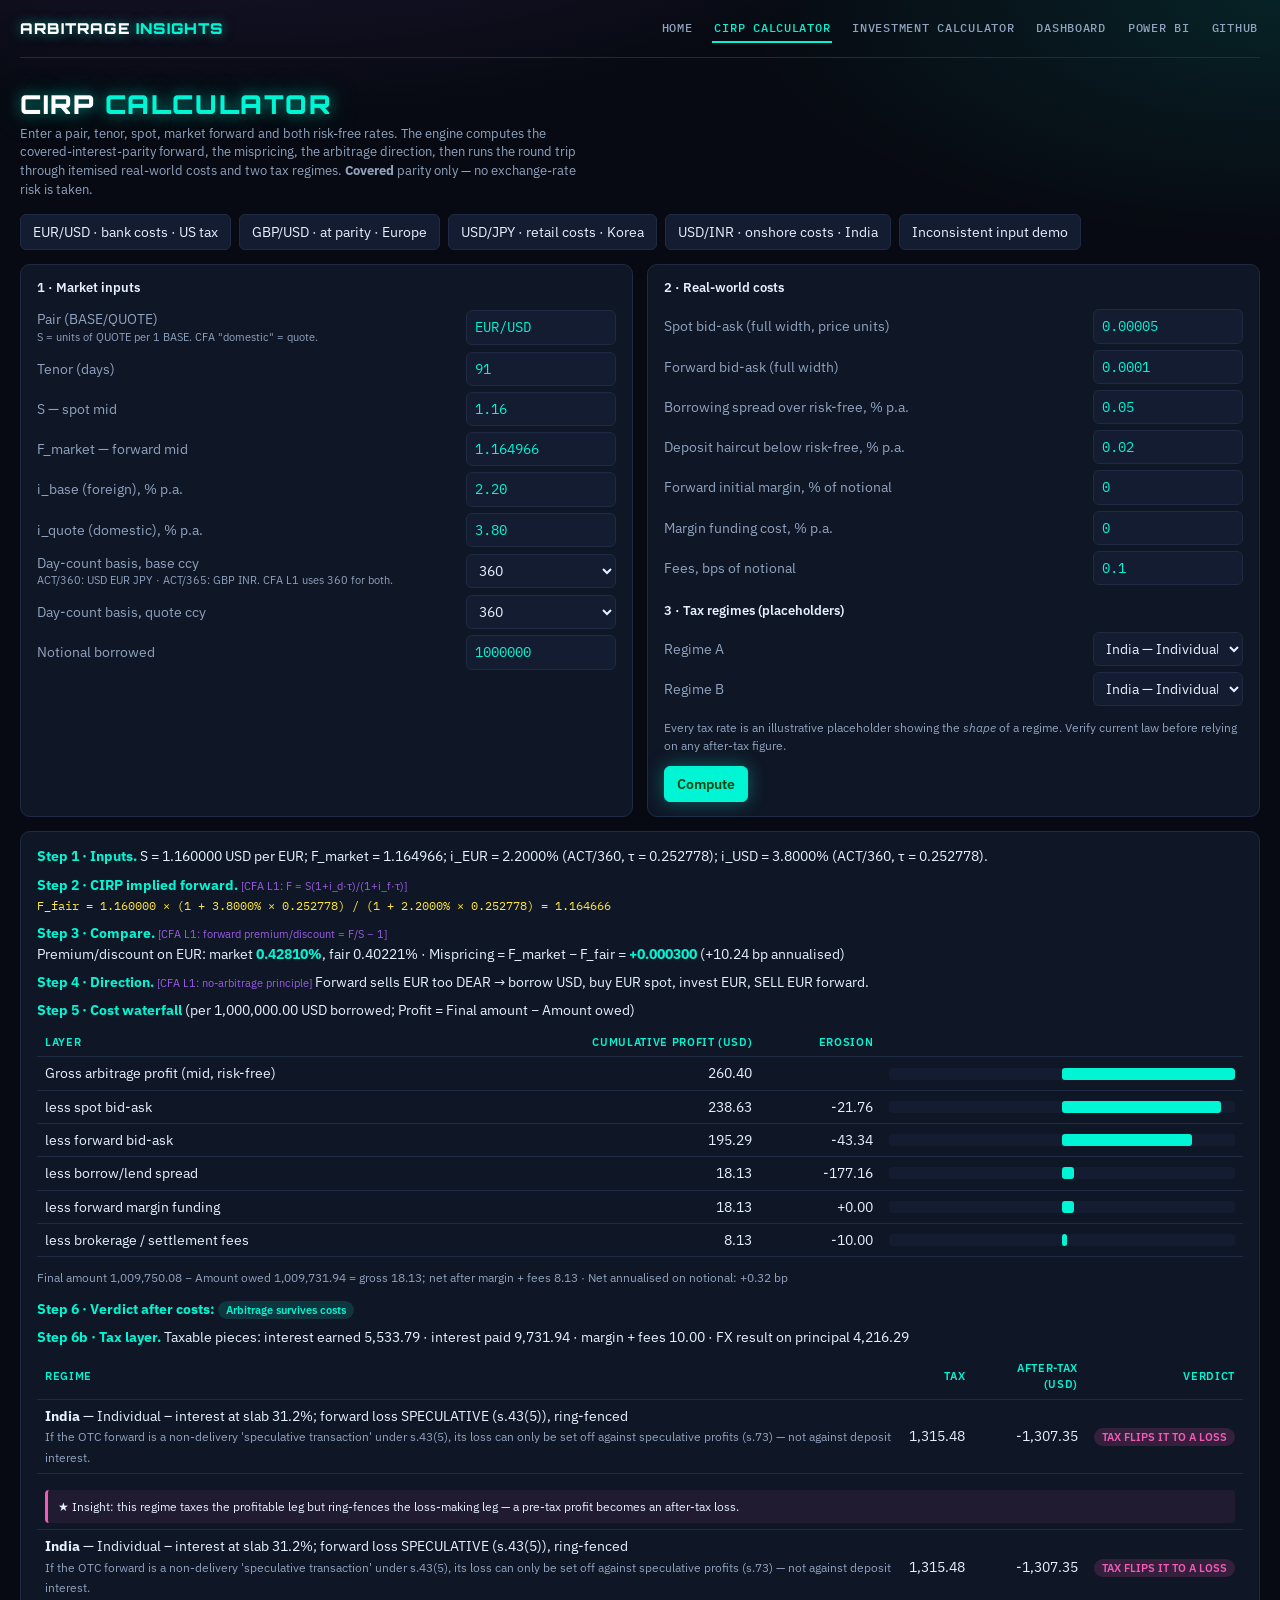
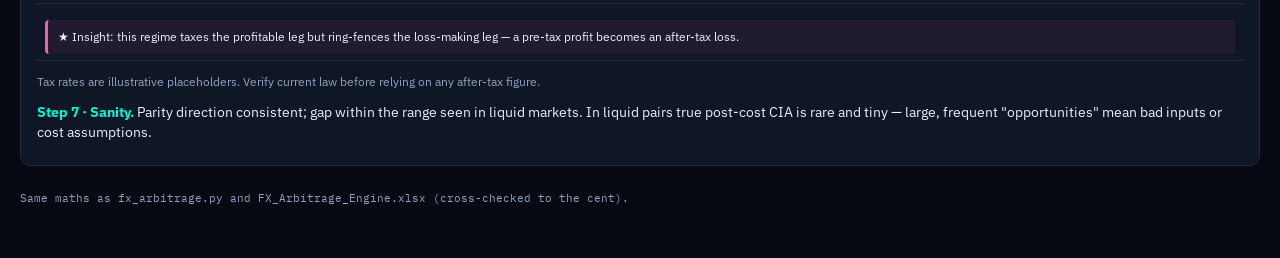
==== calculator.html @ 4be264ef "Add files via upload" ====
<!DOCTYPE html>
<html lang="en">
<head>
<meta charset="utf-8">
<meta name="viewport" content="width=device-width, initial-scale=1">
<title>CIRP Calculator — Arbitrage Insights</title>
<link rel="stylesheet" href="https://fonts.googleapis.com/css2?family=Orbitron:wght@500;700;900&family=IBM+Plex+Sans:wght@400;500;600&family=IBM+Plex+Mono:wght@400;500&display=swap">
<link rel="stylesheet" href="theme.css">
<script src="engine.js"></script>
<style>
  .presets{display:flex;flex-wrap:wrap;gap:8px}
  .step{margin:0 0 8px} .step b{color:var(--cyan)} .cfa{font-size:11px;color:var(--violet)}
</style>
</head>
<body>
<div class="wrap">
  <nav class="nav">
  <a class="brand" href="index.html">ARBITRAGE <span>INSIGHTS</span></a>
  <a class="item" href="index.html">Home</a>
  <a class="item" href="calculator.html" aria-current="page">CIRP Calculator</a>
  <a class="item" href="invest.html">Investment Calculator</a>
  <a class="item" href="dashboard.html">Dashboard</a>
  <a class="item" href="powerbi.html">Power BI</a>
  <a class="item" href="https://github.com/Gogulavasan/Riskless-arbitrage-">GitHub</a>
</nav>
  <div>
    <h1 class="page">CIRP <span>CALCULATOR</span></h1>
    <p class="lede">Enter a pair, tenor, spot, market forward and both risk-free rates. The engine computes the covered-interest-parity forward, the mispricing, the arbitrage direction, then runs the round trip through itemised real-world costs and two tax regimes. <b>Covered</b> parity only — no exchange-rate risk is taken.</p>
  </div>

  <div class="presets" id="presets"></div>

  <div class="grid2">
    <div class="panel">
      <h2>1 · Market inputs</h2>
      <div class="row"><label for="pair">Pair (BASE/QUOTE)<small>S = units of QUOTE per 1 BASE. CFA "domestic" = quote.</small></label><input id="pair" value="EUR/USD"></div>
      <div class="row"><label for="days">Tenor (days)</label><input id="days" type="number" value="91"></div>
      <div class="row"><label for="spot">S — spot mid</label><input id="spot" type="number" step="any" value="1.16"></div>
      <div class="row"><label for="fwd">F_market — forward mid</label><input id="fwd" type="number" step="any" value="1.164966"></div>
      <div class="row"><label for="ib">i_base (foreign), % p.a.</label><input id="ib" type="number" step="any" value="2.20"></div>
      <div class="row"><label for="iq">i_quote (domestic), % p.a.</label><input id="iq" type="number" step="any" value="3.80"></div>
      <div class="row"><label for="bb">Day-count basis, base ccy<small>ACT/360: USD EUR JPY · ACT/365: GBP INR. CFA L1 uses 360 for both.</small></label><select id="bb"><option>360</option><option>365</option></select></div>
      <div class="row"><label for="bq">Day-count basis, quote ccy</label><select id="bq"><option>360</option><option>365</option></select></div>
      <div class="row"><label for="N">Notional borrowed</label><input id="N" type="number" step="any" value="1000000"></div>
    </div>
    <div class="panel">
      <h2>2 · Real-world costs</h2>
      <div class="row"><label for="ss">Spot bid-ask (full width, price units)</label><input id="ss" type="number" step="any" value="0.00005"></div>
      <div class="row"><label for="fs">Forward bid-ask (full width)</label><input id="fs" type="number" step="any" value="0.0001"></div>
      <div class="row"><label for="bs">Borrowing spread over risk-free, % p.a.</label><input id="bs" type="number" step="any" value="0.05"></div>
      <div class="row"><label for="ds">Deposit haircut below risk-free, % p.a.</label><input id="ds" type="number" step="any" value="0.02"></div>
      <div class="row"><label for="mp">Forward initial margin, % of notional</label><input id="mp" type="number" step="any" value="0"></div>
      <div class="row"><label for="mf">Margin funding cost, % p.a.</label><input id="mf" type="number" step="any" value="0"></div>
      <div class="row"><label for="fee">Fees, bps of notional</label><input id="fee" type="number" step="any" value="0.1"></div>
      <h2 style="margin-top:14px">3 · Tax regimes (placeholders)</h2>
      <div class="row"><label for="taxA">Regime A</label><select id="taxA"></select></div>
      <div class="row"><label for="taxB">Regime B</label><select id="taxB"></select></div>
      <p class="note" style="margin:10px 0 0">Every tax rate is an illustrative placeholder showing the <i>shape</i> of a regime. Verify current law before relying on any after-tax figure.</p>
      <p style="margin:12px 0 0"><button class="primary" id="go">Compute</button></p>
    </div>
  </div>

  <div id="out"></div>
  <p class="foot">Same maths as fx_arbitrage.py and FX_Arbitrage_Engine.xlsx (cross-checked to the cent).</p>
</div>

<script>
const $ = id => document.getElementById(id), num = id => parseFloat($(id).value), F = FX.fmt;
for (const sel of ["taxA","taxB"]) for (const r of FX.REGIMES) { const o = document.createElement("option"); o.value = r[0]; o.textContent = `${r[1]} — ${r[3]}`; $(sel).appendChild(o); }
const PRESETS = [
  { name: "EUR/USD · bank costs · US tax", p: FX.PAIRS[0], taxA: "US-988", taxB: "US-1256" },
  { name: "GBP/USD · at parity · Europe", p: FX.PAIRS[1], taxA: "EU-abg", taxB: "EU-biz" },
  { name: "USD/JPY · retail costs · Korea", p: FX.PAIRS[2], taxA: "KR-wht", taxB: "KR-agg" },
  { name: "USD/INR · onshore costs · India", p: FX.PAIRS[3], taxA: "IN-ind-spec", taxB: "IN-ind-pool" },
  { name: "Inconsistent input demo", p: { ...FX.PAIRS[2], fwd: 161 }, taxA: "US-988", taxB: "US-1256" },
];
PRESETS.forEach(pr => { const b = document.createElement("button"); b.textContent = pr.name; b.onclick = () => load(pr); $("presets").appendChild(b); });
function load(pr) {
  const p = pr.p, c = FX.COSTS[p.cost];
  $("pair").value = p.pair; $("days").value = p.days; $("spot").value = p.spot; $("fwd").value = p.fwd; $("ib").value = p.ib * 100; $("iq").value = p.iq * 100; $("bb").value = p.bb; $("bq").value = p.bq; $("N").value = 1e6;
  $("ss").value = c.ss; $("fs").value = c.fs; $("bs").value = c.bs * 100; $("ds").value = c.ds * 100; $("mp").value = c.mp * 100; $("mf").value = c.mf * 100; $("fee").value = c.fee;
  $("taxA").value = pr.taxA; $("taxB").value = pr.taxB; run();
}
function readInputs() {
  const m = { pair: $("pair").value.trim().toUpperCase(), days: num("days"), spot: num("spot"), fwd: num("fwd"), ib: num("ib") / 100, iq: num("iq") / 100, bb: num("bb"), bq: num("bq") };
  const c = { ss: num("ss"), fs: num("fs"), bs: num("bs") / 100, ds: num("ds") / 100, mp: num("mp") / 100, mf: num("mf") / 100, fee: num("fee") };
  return { m, c, N: num("N") };
}
function run() {
  const { m, c, N } = readInputs();
  if (!/^[A-Z]{3}\/[A-Z]{3}$/.test(m.pair) || isNaN(m.spot) || isNaN(m.fwd)) { $("out").innerHTML = '<div class="flag hot">Enter the pair as BASE/QUOTE (e.g. EUR/USD) and numeric inputs.</div>'; return; }
  const r = FX.run(m, c, N), a = r.a, mm = r.m, full = r.full, ccy = r.ccy;
  const vcls = r.verdict === "Arbitrage survives costs" ? "good" : (r.verdict === "No arbitrage" ? "warn" : "bad");
  let h = `<div class="panel">`;
  if (a.flags.length) h += a.flags.map(([k, t]) => `<div class="flag ${k}">⚠ ${t}</div>`).join("") + "<br>";
  h += `<p class="step"><b>Step 1 · Inputs.</b> S = ${F.px(mm.spot, mm.pair)} ${mm.quote} per ${mm.base}; F_market = ${F.px(mm.fwd, mm.pair)}; i_${mm.base} = ${F.pct(mm.ib)} (ACT/${mm.bb}, τ = ${mm.tb.toFixed(6)}); i_${mm.quote} = ${F.pct(mm.iq)} (ACT/${mm.bq}, τ = ${mm.tq.toFixed(6)}).</p>`;
  h += `<p class="step"><b>Step 2 · CIRP implied forward.</b> <span class="cfa">[CFA L1: F = S(1+i_d·τ)/(1+i_f·τ)]</span><br><code>F_fair = ${F.px(mm.spot, mm.pair)} × (1 + ${F.pct(mm.iq)} × ${mm.tq.toFixed(6)}) / (1 + ${F.pct(mm.ib)} × ${mm.tb.toFixed(6)}) = ${F.px(a.f, mm.pair)}</code></p>`;
  h += `<p class="step"><b>Step 3 · Compare.</b> <span class="cfa">[CFA L1: forward premium/discount = F/S − 1]</span><br>Premium/discount on ${mm.base}: market <b>${F.sgn(F.pct(a.pm, 5))}</b>, fair ${F.sgn(F.pct(a.pf, 5))} · Mispricing = F_market − F_fair = <b>${F.sgn(a.gap.toFixed(6))}</b> (${F.sgn(a.bps.toFixed(2))} bp annualised)</p>`;
  const dtxt = a.dir === "none" ? "None — market forward equals CIRP forward within tolerance." : (a.dir === "borrow_quote" ? `Forward sells ${mm.base} too DEAR → borrow ${mm.quote}, buy ${mm.base} spot, invest ${mm.base}, SELL ${mm.base} forward.` : `Forward sells ${mm.base} too CHEAP → borrow ${mm.base}, sell ${mm.base} spot, invest ${mm.quote}, BUY ${mm.base} forward.`);
  h += `<p class="step"><b>Step 4 · Direction.</b> <span class="cfa">[CFA L1: no-arbitrage principle]</span> ${dtxt}</p>`;
  h += `<p class="step"><b>Step 5 · Cost waterfall</b> (per ${F.n2(N)} ${ccy} borrowed; Profit = Final amount − Amount owed)</p>`;
  const maxabs = Math.max(...r.wf.map(x => Math.abs(x[1])), 1e-9);
  h += `<div class="tscroll"><table><tr><th>Layer</th><th>Cumulative profit (${ccy})</th><th>Erosion</th><th style="width:30%"></th></tr>`;
  r.wf.forEach(([l, v], i) => { const d = i ? v - r.wf[i - 1][1] : 0; const w = Math.abs(v) / maxabs * 50; h += `<tr><td>${l}</td><td>${F.n2(v)}</td><td>${i ? F.sgn(F.n2(d)) : ""}</td><td><div class="bar"><i style="${v >= 0 ? `left:50%;width:${w}%;background:var(--cyan)` : `right:50%;width:${w}%;background:var(--magenta)`}"></i></div></td></tr>`; });
  h += `</table></div><p class="note">Final amount ${F.n2(full.final)} − Amount owed ${F.n2(full.owed)} = gross ${F.n2(full.gross)}; net after margin + fees ${F.n2(full.net)} · Net annualised on notional: ${F.sgn(r.netbp.toFixed(2))} bp</p>`;
  h += `<p class="step"><b>Step 6 · Verdict after costs:</b> <span class="pill ${vcls}">${r.verdict}</span></p>`;
  h += `<p class="step"><b>Step 6b · Tax layer.</b> Taxable pieces: interest earned ${F.n2(full.i_earn)} · interest paid ${F.n2(full.i_pay)} · margin + fees ${F.n2(full.margin + full.fees)} · FX result on principal ${F.sgn(F.n2(full.fx))}</p>`;
  h += `<div class="tscroll"><table><tr><th>Regime</th><th>Tax</th><th>After-tax (${ccy})</th><th>Verdict</th></tr>`;
  for (const id of ["taxA", "taxB"]) { const t = FX.REGIMES.find(x => x[0] === $(id).value); const tx = FX.taxDue(full, t), at = r.net - tx, v = FX.verdictTax(r.net, at); const cls = v === "Profitable after tax" ? "good" : (v === "TAX FLIPS IT TO A LOSS" ? "bad" : "neu");
    h += `<tr><td><b>${t[1]}</b> — ${t[3]}<br><span class="note">${t[8]}</span></td><td>${F.n2(tx)}</td><td>${F.n2(at)}</td><td><span class="pill ${cls}">${v}</span></td></tr>`;
    if (v === "TAX FLIPS IT TO A LOSS") h += `<tr><td colspan="4"><div class="flag hot">★ Insight: this regime taxes the profitable leg but ring-fences the loss-making leg — a pre-tax profit becomes an after-tax loss.</div></td></tr>`; }
  h += `</table></div><p class="note">Tax rates are illustrative placeholders. Verify current law before relying on any after-tax figure.</p>`;
  h += `<p class="step"><b>Step 7 · Sanity.</b> ${a.flags.length ? "See flags above." : "Parity direction consistent; gap within the range seen in liquid markets."} In liquid pairs true post-cost CIA is rare and tiny — large, frequent "opportunities" mean bad inputs or cost assumptions.</p></div>`;
  $("out").innerHTML = h;
}
$("go").onclick = run; run();
</script>
</body>
</html>
---- theme.css ----
/* Neon Arbitrage — site theme (single dark theme by design) */
:root{
  --ground:#070A12; --card:#0F1626; --card2:#131C30; --line:#1F2B45; --ink:#E6F1FF; --mute:#8FA3BF;
  --cyan:#00F5D4; --magenta:#F15BB5; --amber:#FEE440; --violet:#9B5DE5; --blue:#00BBF9;
  --glow-c:0 0 18px rgba(0,245,212,.35); --glow-m:0 0 18px rgba(241,91,181,.35); --glow-a:0 0 18px rgba(254,228,64,.35);
  --disp:"Orbitron","IBM Plex Sans",system-ui,sans-serif; --body:"IBM Plex Sans",system-ui,-apple-system,"Segoe UI",sans-serif; --mono:"IBM Plex Mono",ui-monospace,Menlo,Consolas,monospace;
}
*{box-sizing:border-box}
html{color-scheme:dark}
body{margin:0;background:var(--ground);color:var(--ink);font:14px/1.45 var(--body);padding-block:0 40px;padding-inline:16px;
     background-image:radial-gradient(1200px 500px at 20% -10%,rgba(155,93,229,.18),transparent 60%),radial-gradient(900px 400px at 100% 0,rgba(0,245,212,.10),transparent 60%)}
a{color:var(--cyan)}
.wrap{max-width:1240px;margin:0 auto;display:grid;gap:14px}
/* site nav */
.nav{display:flex;flex-wrap:wrap;align-items:center;gap:6px 18px;padding-block:14px;border-bottom:1px solid var(--line);margin-bottom:18px}
.nav .brand{font:900 15px var(--disp);letter-spacing:.08em;color:#fff;text-decoration:none;text-shadow:0 0 12px rgba(0,245,212,.5);margin-right:auto}
.nav .brand span{color:var(--cyan)}
.nav a.item{color:var(--mute);text-decoration:none;font:500 12px var(--mono);letter-spacing:.06em;text-transform:uppercase;padding:6px 2px;border-bottom:2px solid transparent}
.nav a.item[aria-current="page"]{color:var(--cyan);border-bottom-color:var(--cyan)}
.nav a.item:hover{color:var(--ink)}
/* headings */
h1.page{font:900 26px/1.1 var(--disp);letter-spacing:.06em;margin:0;color:#fff;text-shadow:0 0 14px rgba(0,245,212,.55),0 0 34px rgba(0,245,212,.25)}
h1.page span{color:var(--cyan)}
p.lede{margin:6px 0 0;color:var(--mute);font-size:13px;max-width:70ch}
h2{font:600 13px var(--body);margin:0 0 10px;color:var(--ink)} h2 small{display:block;font:11px var(--mono);color:var(--mute);margin-top:2px}
/* panels + tiles */
.panel{background:var(--card);border:1px solid var(--line);border-radius:10px;padding:14px 16px;min-width:0}
.grid2{display:grid;grid-template-columns:1fr 1fr;gap:14px} @media(max-width:900px){.grid2{grid-template-columns:1fr}}
.kpis{display:grid;grid-template-columns:repeat(auto-fit,minmax(150px,1fr));gap:10px}
.tile{background:var(--card);border:1px solid var(--line);border-radius:10px;padding:12px 14px;display:grid;gap:4px;min-width:0}
.tile .lab{font-size:10px;letter-spacing:.14em;text-transform:uppercase;color:var(--mute)}
.tile .val{font:700 21px/1.1 var(--disp);color:var(--cyan);text-shadow:var(--glow-c);font-variant-numeric:tabular-nums;white-space:nowrap;overflow:hidden;text-overflow:ellipsis}
.tile .sub{font:11px var(--mono);color:var(--mute)}
.tile.good .val{color:var(--cyan);text-shadow:var(--glow-c)} .tile.bad .val{color:var(--magenta);text-shadow:var(--glow-m)} .tile.warn .val{color:var(--amber);text-shadow:var(--glow-a)}
.tile.verdict .val{font-size:15px;white-space:normal;line-height:1.25}
/* forms */
.row{display:grid;grid-template-columns:1fr 150px;gap:8px;align-items:center;padding:3px 0}
.row label{color:var(--mute)} .row small{display:block;color:var(--mute);font-size:11px}
input,select{width:100%;padding:6px 8px;border:1px solid var(--line);border-radius:6px;background:var(--card2);color:var(--ink);font:inherit;font-variant-numeric:tabular-nums}
input{color:var(--cyan);font-family:var(--mono)}
input:focus-visible,select:focus-visible,button:focus-visible{outline:2px solid var(--amber);outline-offset:2px}
button{padding:7px 12px;border:1px solid var(--line);border-radius:6px;background:var(--card2);color:var(--ink);cursor:pointer;font:inherit}
button.primary{background:var(--cyan);color:#041;border-color:var(--cyan);font-weight:600;box-shadow:var(--glow-c)}
.seg{display:flex;gap:4px;flex-wrap:wrap}
.seg button{font:500 12px var(--mono);color:var(--mute)}
.seg button[aria-pressed="true"]{color:#041;background:var(--cyan);border-color:var(--cyan);box-shadow:var(--glow-c)}
/* tables, pills, flags */
table{width:100%;border-collapse:collapse;font-variant-numeric:tabular-nums} td,th{padding:6px 8px;border-bottom:1px solid var(--line);text-align:right} td:first-child,th:first-child{text-align:left} th{color:var(--cyan);font-weight:600;font-size:11px;letter-spacing:.06em;text-transform:uppercase}
.tscroll{overflow-x:auto}
.pill{display:inline-block;padding:2px 8px;border-radius:999px;font:600 11px var(--body);white-space:nowrap}
.pill.good{background:rgba(0,245,212,.14);color:var(--cyan)} .pill.bad{background:rgba(241,91,181,.16);color:var(--magenta)} .pill.neu{background:rgba(143,163,191,.15);color:var(--mute)} .pill.warn{background:rgba(254,228,64,.14);color:var(--amber)}
.flag{margin-top:10px;padding:8px 10px;border-left:3px solid var(--amber);background:rgba(254,228,64,.07);border-radius:4px;font-size:12px}
.flag.hot{border-color:var(--magenta);background:rgba(241,91,181,.08)} .flag.ok{border-color:var(--cyan);background:rgba(0,245,212,.06)}
.note{font-size:12px;color:var(--mute)} .foot{color:var(--mute);font-size:11px;font-family:var(--mono)}
code{font-family:var(--mono);font-size:12px;color:var(--amber)}
svg{display:block;width:100%;height:auto} svg text{font-family:var(--mono);font-size:10px;fill:var(--mute)}
.bar{height:12px;background:var(--card2);border-radius:3px;position:relative;overflow:hidden} .bar i{position:absolute;top:0;bottom:0;border-radius:3px}
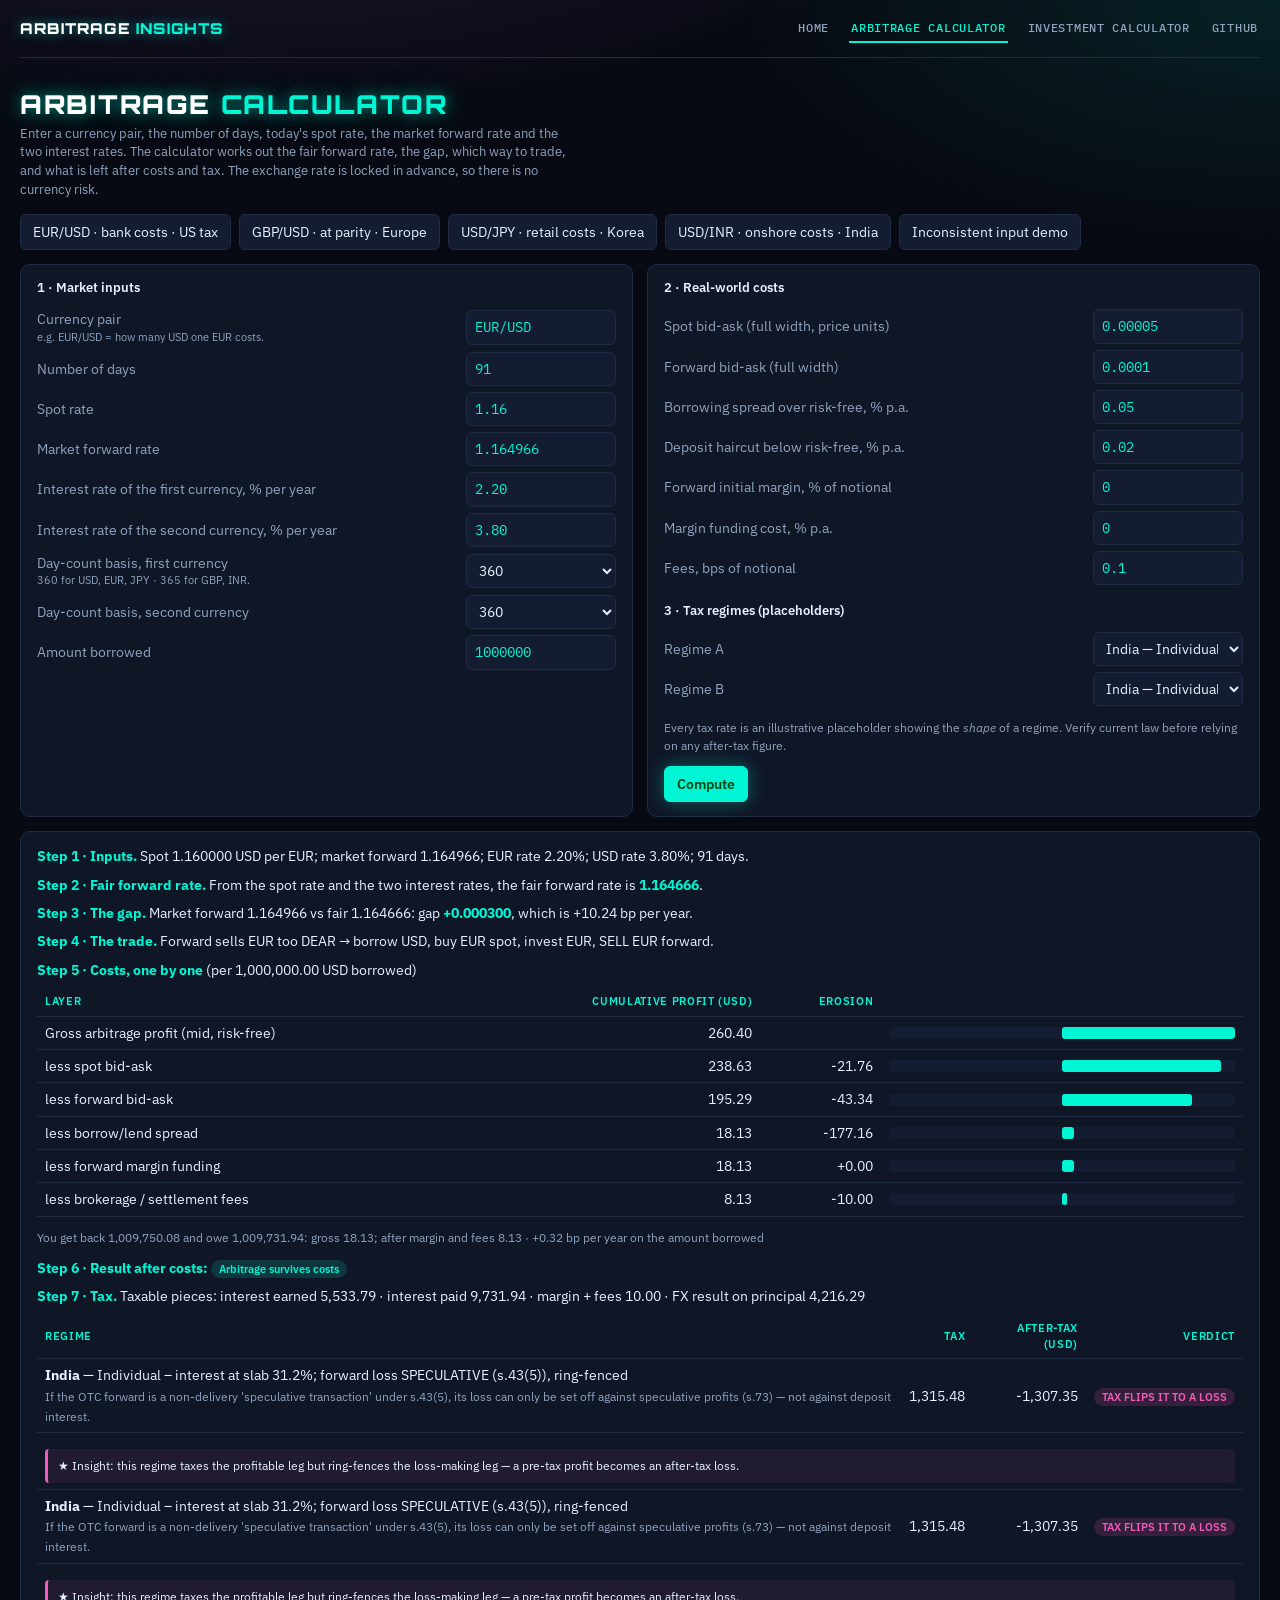
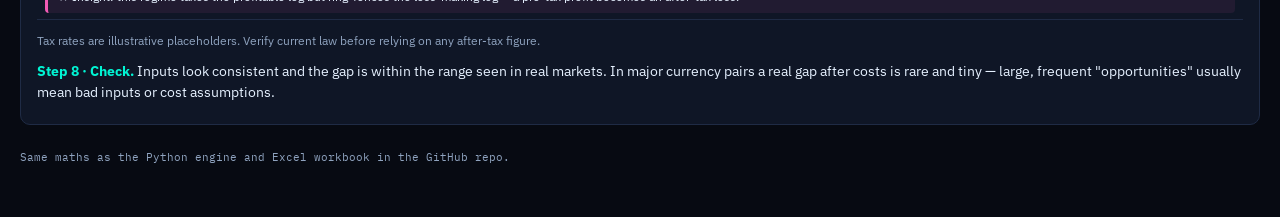
==== commit cf5a6e03: "Add files via upload" ====
--- a/calculator.html
+++ b/calculator.html
@@ -3,13 +3,13 @@
 <head>
 <meta charset="utf-8">
 <meta name="viewport" content="width=device-width, initial-scale=1">
-<title>CIRP Calculator — Arbitrage Insights</title>
+<title>Arbitrage Calculator — Arbitrage Insights</title>
 <link rel="stylesheet" href="https://fonts.googleapis.com/css2?family=Orbitron:wght@500;700;900&family=IBM+Plex+Sans:wght@400;500;600&family=IBM+Plex+Mono:wght@400;500&display=swap">
 <link rel="stylesheet" href="theme.css">
 <script src="engine.js"></script>
 <style>
   .presets{display:flex;flex-wrap:wrap;gap:8px}
-  .step{margin:0 0 8px} .step b{color:var(--cyan)} .cfa{font-size:11px;color:var(--violet)}
+  .step{margin:0 0 8px} .step b{color:var(--cyan)}
 </style>
 </head>
 <body>
@@ -17,15 +17,13 @@
   <nav class="nav">
   <a class="brand" href="index.html">ARBITRAGE <span>INSIGHTS</span></a>
   <a class="item" href="index.html">Home</a>
-  <a class="item" href="calculator.html" aria-current="page">CIRP Calculator</a>
+  <a class="item" href="calculator.html" aria-current="page">Arbitrage Calculator</a>
   <a class="item" href="invest.html">Investment Calculator</a>
-  <a class="item" href="dashboard.html">Dashboard</a>
-  <a class="item" href="powerbi.html">Power BI</a>
   <a class="item" href="https://github.com/Gogulavasan/Riskless-arbitrage-">GitHub</a>
 </nav>
   <div>
-    <h1 class="page">CIRP <span>CALCULATOR</span></h1>
-    <p class="lede">Enter a pair, tenor, spot, market forward and both risk-free rates. The engine computes the covered-interest-parity forward, the mispricing, the arbitrage direction, then runs the round trip through itemised real-world costs and two tax regimes. <b>Covered</b> parity only — no exchange-rate risk is taken.</p>
+    <h1 class="page">ARBITRAGE <span>CALCULATOR</span></h1>
+    <p class="lede">Enter a currency pair, the number of days, today's spot rate, the market forward rate and the two interest rates. The calculator works out the fair forward rate, the gap, which way to trade, and what is left after costs and tax. The exchange rate is locked in advance, so there is no currency risk.</p>
   </div>
 
   <div class="presets" id="presets"></div>
@@ -33,15 +31,15 @@
   <div class="grid2">
     <div class="panel">
       <h2>1 · Market inputs</h2>
-      <div class="row"><label for="pair">Pair (BASE/QUOTE)<small>S = units of QUOTE per 1 BASE. CFA "domestic" = quote.</small></label><input id="pair" value="EUR/USD"></div>
-      <div class="row"><label for="days">Tenor (days)</label><input id="days" type="number" value="91"></div>
-      <div class="row"><label for="spot">S — spot mid</label><input id="spot" type="number" step="any" value="1.16"></div>
-      <div class="row"><label for="fwd">F_market — forward mid</label><input id="fwd" type="number" step="any" value="1.164966"></div>
-      <div class="row"><label for="ib">i_base (foreign), % p.a.</label><input id="ib" type="number" step="any" value="2.20"></div>
-      <div class="row"><label for="iq">i_quote (domestic), % p.a.</label><input id="iq" type="number" step="any" value="3.80"></div>
-      <div class="row"><label for="bb">Day-count basis, base ccy<small>ACT/360: USD EUR JPY · ACT/365: GBP INR. CFA L1 uses 360 for both.</small></label><select id="bb"><option>360</option><option>365</option></select></div>
-      <div class="row"><label for="bq">Day-count basis, quote ccy</label><select id="bq"><option>360</option><option>365</option></select></div>
-      <div class="row"><label for="N">Notional borrowed</label><input id="N" type="number" step="any" value="1000000"></div>
+      <div class="row"><label for="pair">Currency pair<small>e.g. EUR/USD = how many USD one EUR costs.</small></label><input id="pair" value="EUR/USD"></div>
+      <div class="row"><label for="days">Number of days</label><input id="days" type="number" value="91"></div>
+      <div class="row"><label for="spot">Spot rate</label><input id="spot" type="number" step="any" value="1.16"></div>
+      <div class="row"><label for="fwd">Market forward rate</label><input id="fwd" type="number" step="any" value="1.164966"></div>
+      <div class="row"><label for="ib">Interest rate of the first currency, % per year</label><input id="ib" type="number" step="any" value="2.20"></div>
+      <div class="row"><label for="iq">Interest rate of the second currency, % per year</label><input id="iq" type="number" step="any" value="3.80"></div>
+      <div class="row"><label for="bb">Day-count basis, first currency<small>360 for USD, EUR, JPY · 365 for GBP, INR.</small></label><select id="bb"><option>360</option><option>365</option></select></div>
+      <div class="row"><label for="bq">Day-count basis, second currency</label><select id="bq"><option>360</option><option>365</option></select></div>
+      <div class="row"><label for="N">Amount borrowed</label><input id="N" type="number" step="any" value="1000000"></div>
     </div>
     <div class="panel">
       <h2>2 · Real-world costs</h2>
@@ -61,7 +59,7 @@
   </div>
 
   <div id="out"></div>
-  <p class="foot">Same maths as fx_arbitrage.py and FX_Arbitrage_Engine.xlsx (cross-checked to the cent).</p>
+  <p class="foot">Same maths as the Python engine and Excel workbook in the GitHub repo.</p>
 </div>
 
 <script>
@@ -93,24 +91,24 @@
   const vcls = r.verdict === "Arbitrage survives costs" ? "good" : (r.verdict === "No arbitrage" ? "warn" : "bad");
   let h = `<div class="panel">`;
   if (a.flags.length) h += a.flags.map(([k, t]) => `<div class="flag ${k}">⚠ ${t}</div>`).join("") + "<br>";
-  h += `<p class="step"><b>Step 1 · Inputs.</b> S = ${F.px(mm.spot, mm.pair)} ${mm.quote} per ${mm.base}; F_market = ${F.px(mm.fwd, mm.pair)}; i_${mm.base} = ${F.pct(mm.ib)} (ACT/${mm.bb}, τ = ${mm.tb.toFixed(6)}); i_${mm.quote} = ${F.pct(mm.iq)} (ACT/${mm.bq}, τ = ${mm.tq.toFixed(6)}).</p>`;
-  h += `<p class="step"><b>Step 2 · CIRP implied forward.</b> <span class="cfa">[CFA L1: F = S(1+i_d·τ)/(1+i_f·τ)]</span><br><code>F_fair = ${F.px(mm.spot, mm.pair)} × (1 + ${F.pct(mm.iq)} × ${mm.tq.toFixed(6)}) / (1 + ${F.pct(mm.ib)} × ${mm.tb.toFixed(6)}) = ${F.px(a.f, mm.pair)}</code></p>`;
-  h += `<p class="step"><b>Step 3 · Compare.</b> <span class="cfa">[CFA L1: forward premium/discount = F/S − 1]</span><br>Premium/discount on ${mm.base}: market <b>${F.sgn(F.pct(a.pm, 5))}</b>, fair ${F.sgn(F.pct(a.pf, 5))} · Mispricing = F_market − F_fair = <b>${F.sgn(a.gap.toFixed(6))}</b> (${F.sgn(a.bps.toFixed(2))} bp annualised)</p>`;
-  const dtxt = a.dir === "none" ? "None — market forward equals CIRP forward within tolerance." : (a.dir === "borrow_quote" ? `Forward sells ${mm.base} too DEAR → borrow ${mm.quote}, buy ${mm.base} spot, invest ${mm.base}, SELL ${mm.base} forward.` : `Forward sells ${mm.base} too CHEAP → borrow ${mm.base}, sell ${mm.base} spot, invest ${mm.quote}, BUY ${mm.base} forward.`);
-  h += `<p class="step"><b>Step 4 · Direction.</b> <span class="cfa">[CFA L1: no-arbitrage principle]</span> ${dtxt}</p>`;
-  h += `<p class="step"><b>Step 5 · Cost waterfall</b> (per ${F.n2(N)} ${ccy} borrowed; Profit = Final amount − Amount owed)</p>`;
+  h += `<p class="step"><b>Step 1 · Inputs.</b> Spot ${F.px(mm.spot, mm.pair)} ${mm.quote} per ${mm.base}; market forward ${F.px(mm.fwd, mm.pair)}; ${mm.base} rate ${F.pct(mm.ib, 2)}; ${mm.quote} rate ${F.pct(mm.iq, 2)}; ${mm.days} days.</p>`;
+  h += `<p class="step"><b>Step 2 · Fair forward rate.</b> From the spot rate and the two interest rates, the fair forward rate is <b>${F.px(a.f, mm.pair)}</b>.</p>`;
+  h += `<p class="step"><b>Step 3 · The gap.</b> Market forward ${F.px(mm.fwd, mm.pair)} vs fair ${F.px(a.f, mm.pair)}: gap <b>${F.sgn(a.gap.toFixed(6))}</b>, which is ${F.sgn(a.bps.toFixed(2))} bp per year.</p>`;
+  const dtxt = a.dir === "none" ? "None — the market forward equals the fair forward." : (a.dir === "borrow_quote" ? `Forward sells ${mm.base} too DEAR → borrow ${mm.quote}, buy ${mm.base} spot, invest ${mm.base}, SELL ${mm.base} forward.` : `Forward sells ${mm.base} too CHEAP → borrow ${mm.base}, sell ${mm.base} spot, invest ${mm.quote}, BUY ${mm.base} forward.`);
+  h += `<p class="step"><b>Step 4 · The trade.</b> ${dtxt}</p>`;
+  h += `<p class="step"><b>Step 5 · Costs, one by one</b> (per ${F.n2(N)} ${ccy} borrowed)</p>`;
   const maxabs = Math.max(...r.wf.map(x => Math.abs(x[1])), 1e-9);
   h += `<div class="tscroll"><table><tr><th>Layer</th><th>Cumulative profit (${ccy})</th><th>Erosion</th><th style="width:30%"></th></tr>`;
   r.wf.forEach(([l, v], i) => { const d = i ? v - r.wf[i - 1][1] : 0; const w = Math.abs(v) / maxabs * 50; h += `<tr><td>${l}</td><td>${F.n2(v)}</td><td>${i ? F.sgn(F.n2(d)) : ""}</td><td><div class="bar"><i style="${v >= 0 ? `left:50%;width:${w}%;background:var(--cyan)` : `right:50%;width:${w}%;background:var(--magenta)`}"></i></div></td></tr>`; });
-  h += `</table></div><p class="note">Final amount ${F.n2(full.final)} − Amount owed ${F.n2(full.owed)} = gross ${F.n2(full.gross)}; net after margin + fees ${F.n2(full.net)} · Net annualised on notional: ${F.sgn(r.netbp.toFixed(2))} bp</p>`;
-  h += `<p class="step"><b>Step 6 · Verdict after costs:</b> <span class="pill ${vcls}">${r.verdict}</span></p>`;
-  h += `<p class="step"><b>Step 6b · Tax layer.</b> Taxable pieces: interest earned ${F.n2(full.i_earn)} · interest paid ${F.n2(full.i_pay)} · margin + fees ${F.n2(full.margin + full.fees)} · FX result on principal ${F.sgn(F.n2(full.fx))}</p>`;
+  h += `</table></div><p class="note">You get back ${F.n2(full.final)} and owe ${F.n2(full.owed)}: gross ${F.n2(full.gross)}; after margin and fees ${F.n2(full.net)} · ${F.sgn(r.netbp.toFixed(2))} bp per year on the amount borrowed</p>`;
+  h += `<p class="step"><b>Step 6 · Result after costs:</b> <span class="pill ${vcls}">${r.verdict}</span></p>`;
+  h += `<p class="step"><b>Step 7 · Tax.</b> Taxable pieces: interest earned ${F.n2(full.i_earn)} · interest paid ${F.n2(full.i_pay)} · margin + fees ${F.n2(full.margin + full.fees)} · FX result on principal ${F.sgn(F.n2(full.fx))}</p>`;
   h += `<div class="tscroll"><table><tr><th>Regime</th><th>Tax</th><th>After-tax (${ccy})</th><th>Verdict</th></tr>`;
   for (const id of ["taxA", "taxB"]) { const t = FX.REGIMES.find(x => x[0] === $(id).value); const tx = FX.taxDue(full, t), at = r.net - tx, v = FX.verdictTax(r.net, at); const cls = v === "Profitable after tax" ? "good" : (v === "TAX FLIPS IT TO A LOSS" ? "bad" : "neu");
     h += `<tr><td><b>${t[1]}</b> — ${t[3]}<br><span class="note">${t[8]}</span></td><td>${F.n2(tx)}</td><td>${F.n2(at)}</td><td><span class="pill ${cls}">${v}</span></td></tr>`;
     if (v === "TAX FLIPS IT TO A LOSS") h += `<tr><td colspan="4"><div class="flag hot">★ Insight: this regime taxes the profitable leg but ring-fences the loss-making leg — a pre-tax profit becomes an after-tax loss.</div></td></tr>`; }
   h += `</table></div><p class="note">Tax rates are illustrative placeholders. Verify current law before relying on any after-tax figure.</p>`;
-  h += `<p class="step"><b>Step 7 · Sanity.</b> ${a.flags.length ? "See flags above." : "Parity direction consistent; gap within the range seen in liquid markets."} In liquid pairs true post-cost CIA is rare and tiny — large, frequent "opportunities" mean bad inputs or cost assumptions.</p></div>`;
+  h += `<p class="step"><b>Step 8 · Check.</b> ${a.flags.length ? "See the warnings above." : "Inputs look consistent and the gap is within the range seen in real markets."} In major currency pairs a real gap after costs is rare and tiny — large, frequent "opportunities" usually mean bad inputs or cost assumptions.</p></div>`;
   $("out").innerHTML = h;
 }
 $("go").onclick = run; run();
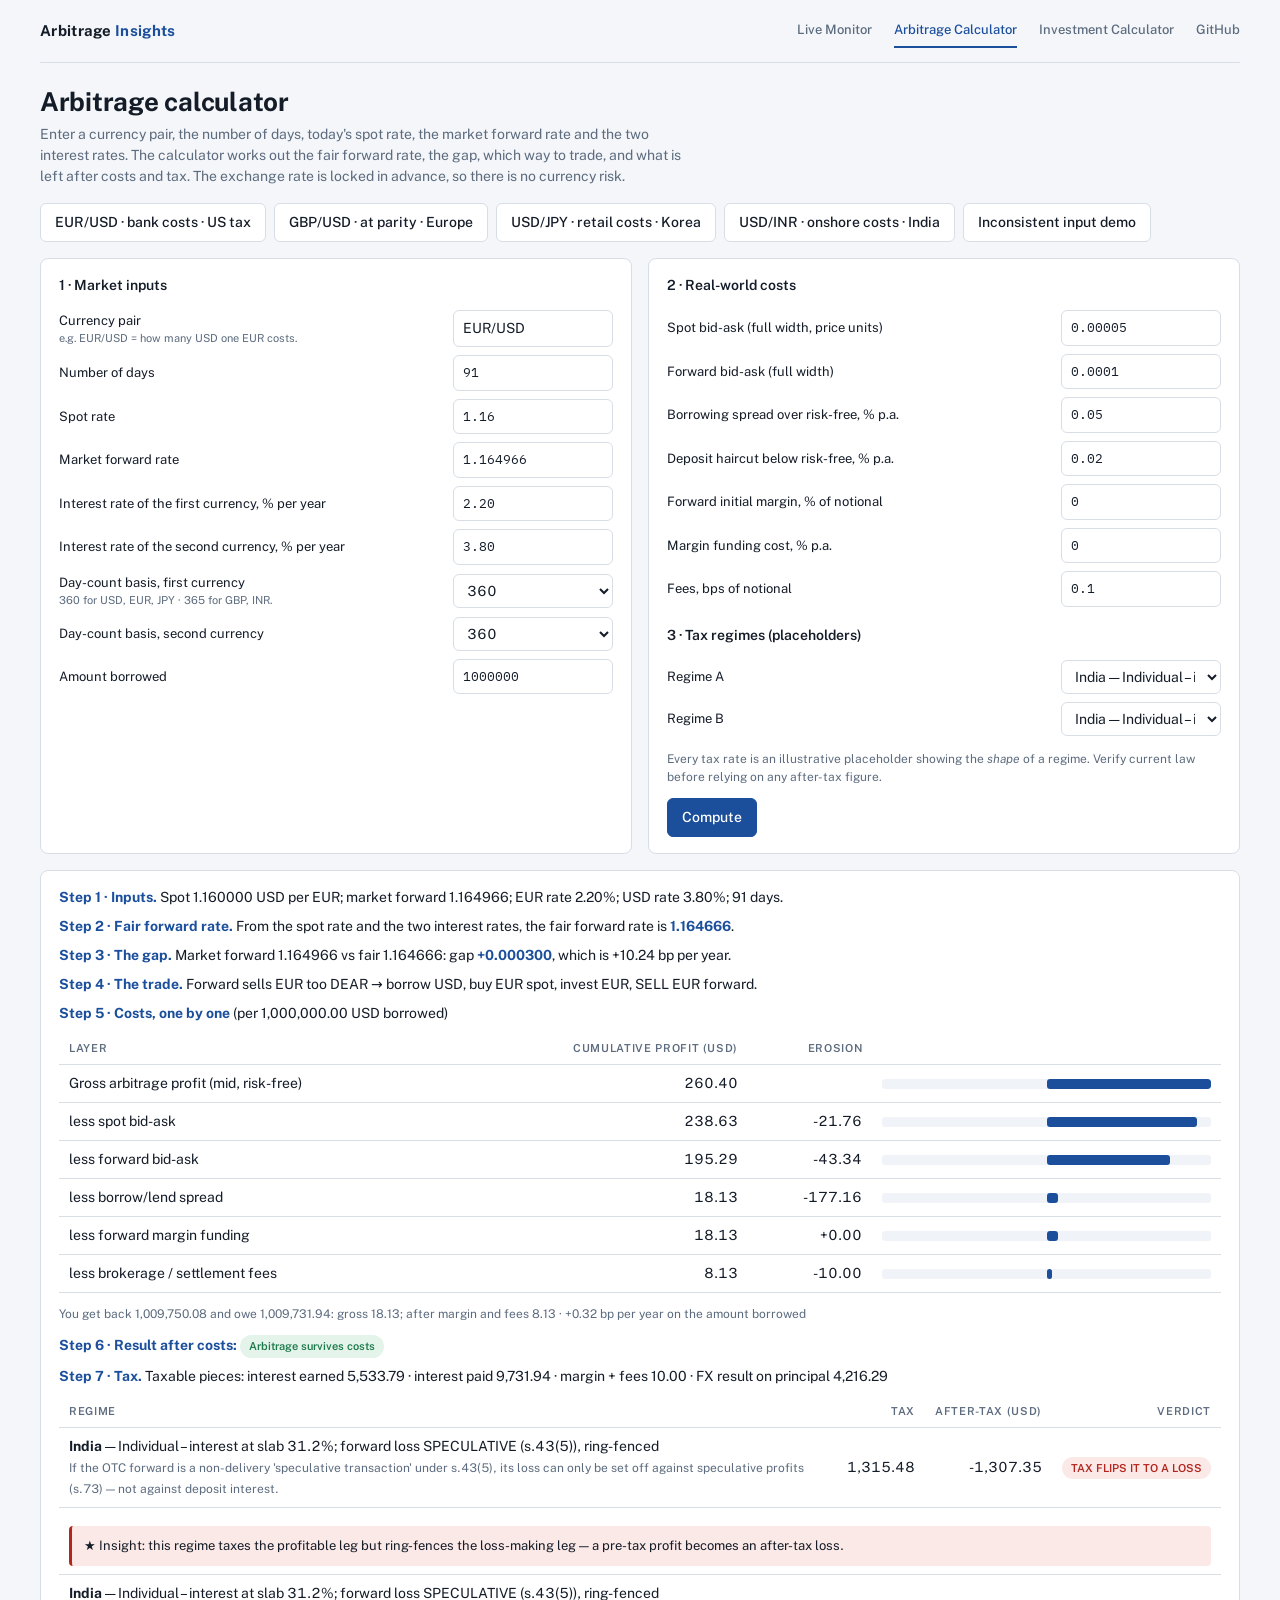
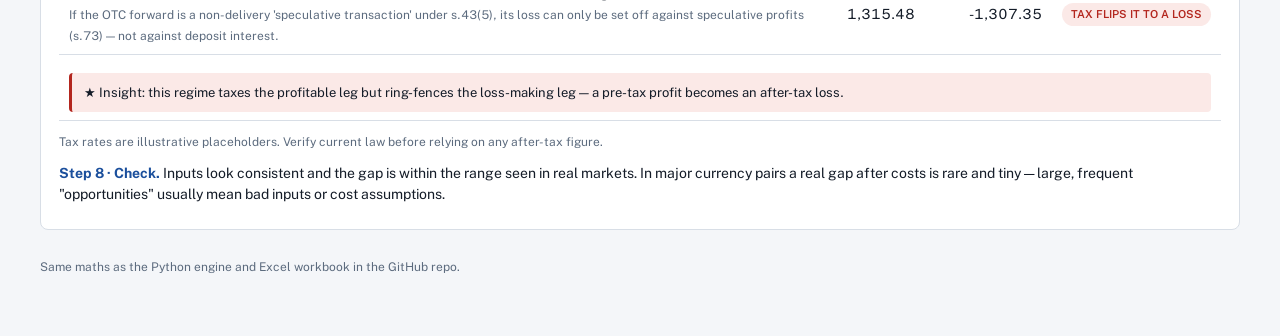
==== commit a8b86f8f: "Add files via upload" ====
--- a/calculator.html
+++ b/calculator.html
@@ -4,25 +4,25 @@
 <meta charset="utf-8">
 <meta name="viewport" content="width=device-width, initial-scale=1">
 <title>Arbitrage Calculator — Arbitrage Insights</title>
-<link rel="stylesheet" href="https://fonts.googleapis.com/css2?family=Orbitron:wght@500;700;900&family=IBM+Plex+Sans:wght@400;500;600&family=IBM+Plex+Mono:wght@400;500&display=swap">
+<link rel="stylesheet" href="https://fonts.googleapis.com/css2?family=Public+Sans:wght@400;500;600;700&family=IBM+Plex+Mono:wght@400;500&display=swap">
 <link rel="stylesheet" href="theme.css">
 <script src="engine.js"></script>
 <style>
   .presets{display:flex;flex-wrap:wrap;gap:8px}
-  .step{margin:0 0 8px} .step b{color:var(--cyan)}
+  .step{margin:0 0 8px} .step b{color:var(--accent)}
 </style>
 </head>
 <body>
 <div class="wrap">
   <nav class="nav">
-  <a class="brand" href="index.html">ARBITRAGE <span>INSIGHTS</span></a>
-  <a class="item" href="index.html">Home</a>
+  <a class="brand" href="index.html">Arbitrage <span>Insights</span></a>
+  <a class="item" href="index.html">Live Monitor</a>
   <a class="item" href="calculator.html" aria-current="page">Arbitrage Calculator</a>
   <a class="item" href="invest.html">Investment Calculator</a>
   <a class="item" href="https://github.com/Gogulavasan/Riskless-arbitrage-">GitHub</a>
 </nav>
   <div>
-    <h1 class="page">ARBITRAGE <span>CALCULATOR</span></h1>
+    <h1 class="page">Arbitrage calculator</h1>
     <p class="lede">Enter a currency pair, the number of days, today's spot rate, the market forward rate and the two interest rates. The calculator works out the fair forward rate, the gap, which way to trade, and what is left after costs and tax. The exchange rate is locked in advance, so there is no currency risk.</p>
   </div>
 
@@ -99,7 +99,7 @@
   h += `<p class="step"><b>Step 5 · Costs, one by one</b> (per ${F.n2(N)} ${ccy} borrowed)</p>`;
   const maxabs = Math.max(...r.wf.map(x => Math.abs(x[1])), 1e-9);
   h += `<div class="tscroll"><table><tr><th>Layer</th><th>Cumulative profit (${ccy})</th><th>Erosion</th><th style="width:30%"></th></tr>`;
-  r.wf.forEach(([l, v], i) => { const d = i ? v - r.wf[i - 1][1] : 0; const w = Math.abs(v) / maxabs * 50; h += `<tr><td>${l}</td><td>${F.n2(v)}</td><td>${i ? F.sgn(F.n2(d)) : ""}</td><td><div class="bar"><i style="${v >= 0 ? `left:50%;width:${w}%;background:var(--cyan)` : `right:50%;width:${w}%;background:var(--magenta)`}"></i></div></td></tr>`; });
+  r.wf.forEach(([l, v], i) => { const d = i ? v - r.wf[i - 1][1] : 0; const w = Math.abs(v) / maxabs * 50; h += `<tr><td>${l}</td><td>${F.n2(v)}</td><td>${i ? F.sgn(F.n2(d)) : ""}</td><td><div class="bar"><i style="${v >= 0 ? `left:50%;width:${w}%;background:var(--accent)` : `right:50%;width:${w}%;background:var(--bad)`}"></i></div></td></tr>`; });
   h += `</table></div><p class="note">You get back ${F.n2(full.final)} and owe ${F.n2(full.owed)}: gross ${F.n2(full.gross)}; after margin and fees ${F.n2(full.net)} · ${F.sgn(r.netbp.toFixed(2))} bp per year on the amount borrowed</p>`;
   h += `<p class="step"><b>Step 6 · Result after costs:</b> <span class="pill ${vcls}">${r.verdict}</span></p>`;
   h += `<p class="step"><b>Step 7 · Tax.</b> Taxable pieces: interest earned ${F.n2(full.i_earn)} · interest paid ${F.n2(full.i_pay)} · margin + fees ${F.n2(full.margin + full.fees)} · FX result on principal ${F.sgn(F.n2(full.fx))}</p>`;
--- a/theme.css
+++ b/theme.css
@@ -1,57 +1,65 @@
-/* Neon Arbitrage — site theme (single dark theme by design) */
+/* Arbitrage Insights — professional light theme */
 :root{
-  --ground:#070A12; --card:#0F1626; --card2:#131C30; --line:#1F2B45; --ink:#E6F1FF; --mute:#8FA3BF;
-  --cyan:#00F5D4; --magenta:#F15BB5; --amber:#FEE440; --violet:#9B5DE5; --blue:#00BBF9;
-  --glow-c:0 0 18px rgba(0,245,212,.35); --glow-m:0 0 18px rgba(241,91,181,.35); --glow-a:0 0 18px rgba(254,228,64,.35);
-  --disp:"Orbitron","IBM Plex Sans",system-ui,sans-serif; --body:"IBM Plex Sans",system-ui,-apple-system,"Segoe UI",sans-serif; --mono:"IBM Plex Mono",ui-monospace,Menlo,Consolas,monospace;
+  --bg:#F4F6F9; --card:#FFFFFF; --card2:#F0F3F7; --line:#D8DEE6; --ink:#141C28; --mute:#5C6B7E;
+  --accent:#1B4F9C; --accent-soft:#E8EFFA; --accent-2:#0E6E78;
+  --good:#1D7A4C; --good-soft:#E4F4EA; --bad:#B3261E; --bad-soft:#FBE9E7; --warn:#9A5B00; --warn-soft:#FFF3DF;
+  /* legacy aliases used by older pages */
+  --cyan:var(--accent); --magenta:var(--bad); --amber:var(--warn); --violet:var(--accent-2); --blue:var(--accent);
+  --glow-c:none; --glow-m:none; --glow-a:none;
+  --body:"Public Sans","Segoe UI",system-ui,-apple-system,Roboto,Arial,sans-serif;
+  --disp:var(--body);
+  --mono:"IBM Plex Mono",ui-monospace,Menlo,Consolas,monospace;
 }
 *{box-sizing:border-box}
-html{color-scheme:dark}
-body{margin:0;background:var(--ground);color:var(--ink);font:14px/1.45 var(--body);padding-block:0 40px;padding-inline:16px;
-     background-image:radial-gradient(1200px 500px at 20% -10%,rgba(155,93,229,.18),transparent 60%),radial-gradient(900px 400px at 100% 0,rgba(0,245,212,.10),transparent 60%)}
-a{color:var(--cyan)}
-.wrap{max-width:1240px;margin:0 auto;display:grid;gap:14px}
-/* site nav */
-.nav{display:flex;flex-wrap:wrap;align-items:center;gap:6px 18px;padding-block:14px;border-bottom:1px solid var(--line);margin-bottom:18px}
-.nav .brand{font:900 15px var(--disp);letter-spacing:.08em;color:#fff;text-decoration:none;text-shadow:0 0 12px rgba(0,245,212,.5);margin-right:auto}
-.nav .brand span{color:var(--cyan)}
-.nav a.item{color:var(--mute);text-decoration:none;font:500 12px var(--mono);letter-spacing:.06em;text-transform:uppercase;padding:6px 2px;border-bottom:2px solid transparent}
-.nav a.item[aria-current="page"]{color:var(--cyan);border-bottom-color:var(--cyan)}
+html{color-scheme:light}
+body{margin:0;background:var(--bg);color:var(--ink);font:14px/1.5 var(--body);padding-block:0 48px;padding-inline:16px}
+a{color:var(--accent)}
+.wrap{max-width:1200px;margin:0 auto;display:grid;gap:16px}
+/* nav */
+.nav{display:flex;flex-wrap:wrap;align-items:center;gap:4px 22px;padding-block:14px;border-bottom:1px solid var(--line);margin-bottom:8px}
+.nav .brand{font-weight:700;font-size:15px;letter-spacing:.02em;color:var(--ink);text-decoration:none;margin-right:auto}
+.nav .brand span{color:var(--accent)}
+.nav a.item{color:var(--mute);text-decoration:none;font-size:13px;font-weight:500;padding:6px 0;border-bottom:2px solid transparent}
+.nav a.item[aria-current="page"]{color:var(--accent);border-bottom-color:var(--accent)}
 .nav a.item:hover{color:var(--ink)}
 /* headings */
-h1.page{font:900 26px/1.1 var(--disp);letter-spacing:.06em;margin:0;color:#fff;text-shadow:0 0 14px rgba(0,245,212,.55),0 0 34px rgba(0,245,212,.25)}
-h1.page span{color:var(--cyan)}
-p.lede{margin:6px 0 0;color:var(--mute);font-size:13px;max-width:70ch}
-h2{font:600 13px var(--body);margin:0 0 10px;color:var(--ink)} h2 small{display:block;font:11px var(--mono);color:var(--mute);margin-top:2px}
+h1.page{font-size:26px;line-height:1.15;font-weight:700;margin:0;color:var(--ink);letter-spacing:-.01em;text-wrap:balance}
+h1.page span{color:var(--accent)}
+p.lede{margin:8px 0 0;color:var(--mute);font-size:14px;max-width:72ch}
+h2{font-size:14px;font-weight:600;margin:0 0 10px;color:var(--ink)} h2 small{display:block;font-weight:400;font-size:12px;color:var(--mute);margin-top:2px}
 /* panels + tiles */
-.panel{background:var(--card);border:1px solid var(--line);border-radius:10px;padding:14px 16px;min-width:0}
-.grid2{display:grid;grid-template-columns:1fr 1fr;gap:14px} @media(max-width:900px){.grid2{grid-template-columns:1fr}}
-.kpis{display:grid;grid-template-columns:repeat(auto-fit,minmax(150px,1fr));gap:10px}
-.tile{background:var(--card);border:1px solid var(--line);border-radius:10px;padding:12px 14px;display:grid;gap:4px;min-width:0}
-.tile .lab{font-size:10px;letter-spacing:.14em;text-transform:uppercase;color:var(--mute)}
-.tile .val{font:700 21px/1.1 var(--disp);color:var(--cyan);text-shadow:var(--glow-c);font-variant-numeric:tabular-nums;white-space:nowrap;overflow:hidden;text-overflow:ellipsis}
-.tile .sub{font:11px var(--mono);color:var(--mute)}
-.tile.good .val{color:var(--cyan);text-shadow:var(--glow-c)} .tile.bad .val{color:var(--magenta);text-shadow:var(--glow-m)} .tile.warn .val{color:var(--amber);text-shadow:var(--glow-a)}
-.tile.verdict .val{font-size:15px;white-space:normal;line-height:1.25}
+.panel{background:var(--card);border:1px solid var(--line);border-radius:8px;padding:16px 18px;min-width:0}
+.grid2{display:grid;grid-template-columns:1fr 1fr;gap:16px} @media(max-width:900px){.grid2{grid-template-columns:1fr}}
+.kpis{display:grid;grid-template-columns:repeat(auto-fit,minmax(160px,1fr));gap:12px}
+.tile{background:var(--card);border:1px solid var(--line);border-radius:8px;padding:12px 14px;display:grid;gap:4px;min-width:0}
+.tile .lab{font-size:11px;letter-spacing:.08em;text-transform:uppercase;color:var(--mute);font-weight:600}
+.tile .val{font-size:22px;line-height:1.1;font-weight:700;color:var(--ink);font-variant-numeric:tabular-nums;white-space:nowrap;overflow:hidden;text-overflow:ellipsis}
+.tile .sub{font-size:12px;color:var(--mute);font-family:var(--mono)}
+.tile.good .val{color:var(--good)} .tile.bad .val{color:var(--bad)} .tile.warn .val{color:var(--warn)}
+.tile.verdict .val{font-size:15px;white-space:normal;line-height:1.3}
 /* forms */
-.row{display:grid;grid-template-columns:1fr 150px;gap:8px;align-items:center;padding:3px 0}
-.row label{color:var(--mute)} .row small{display:block;color:var(--mute);font-size:11px}
-input,select{width:100%;padding:6px 8px;border:1px solid var(--line);border-radius:6px;background:var(--card2);color:var(--ink);font:inherit;font-variant-numeric:tabular-nums}
-input{color:var(--cyan);font-family:var(--mono)}
-input:focus-visible,select:focus-visible,button:focus-visible{outline:2px solid var(--amber);outline-offset:2px}
-button{padding:7px 12px;border:1px solid var(--line);border-radius:6px;background:var(--card2);color:var(--ink);cursor:pointer;font:inherit}
-button.primary{background:var(--cyan);color:#041;border-color:var(--cyan);font-weight:600;box-shadow:var(--glow-c)}
+.row{display:grid;grid-template-columns:1fr 160px;gap:8px;align-items:center;padding:4px 0}
+.row label{color:var(--ink);font-size:13px} .row small{display:block;color:var(--mute);font-size:11px;font-weight:400}
+input,select{width:100%;padding:7px 9px;border:1px solid var(--line);border-radius:6px;background:#fff;color:var(--ink);font:inherit;font-variant-numeric:tabular-nums}
+input[type=number],input.mono{font-family:var(--mono);font-size:13px}
+input:focus-visible,select:focus-visible,button:focus-visible{outline:2px solid var(--accent);outline-offset:2px}
+button{padding:8px 14px;border:1px solid var(--line);border-radius:6px;background:#fff;color:var(--ink);cursor:pointer;font:inherit;font-weight:500}
+button:hover{background:var(--card2)}
+button.primary{background:var(--accent);color:#fff;border-color:var(--accent)} button.primary:hover{background:#163f7d}
+button.small{padding:5px 10px;font-size:12px}
 .seg{display:flex;gap:4px;flex-wrap:wrap}
-.seg button{font:500 12px var(--mono);color:var(--mute)}
-.seg button[aria-pressed="true"]{color:#041;background:var(--cyan);border-color:var(--cyan);box-shadow:var(--glow-c)}
+.seg button{font:500 12px var(--body);color:var(--mute)}
+.seg button[aria-pressed="true"]{color:#fff;background:var(--accent);border-color:var(--accent)}
 /* tables, pills, flags */
-table{width:100%;border-collapse:collapse;font-variant-numeric:tabular-nums} td,th{padding:6px 8px;border-bottom:1px solid var(--line);text-align:right} td:first-child,th:first-child{text-align:left} th{color:var(--cyan);font-weight:600;font-size:11px;letter-spacing:.06em;text-transform:uppercase}
+table{width:100%;border-collapse:collapse;font-variant-numeric:tabular-nums} td,th{padding:8px 10px;border-bottom:1px solid var(--line);text-align:right;vertical-align:middle} td:first-child,th:first-child{text-align:left} th{color:var(--mute);font-weight:600;font-size:11px;letter-spacing:.06em;text-transform:uppercase;white-space:nowrap}
+tbody tr:hover{background:var(--card2)}
 .tscroll{overflow-x:auto}
-.pill{display:inline-block;padding:2px 8px;border-radius:999px;font:600 11px var(--body);white-space:nowrap}
-.pill.good{background:rgba(0,245,212,.14);color:var(--cyan)} .pill.bad{background:rgba(241,91,181,.16);color:var(--magenta)} .pill.neu{background:rgba(143,163,191,.15);color:var(--mute)} .pill.warn{background:rgba(254,228,64,.14);color:var(--amber)}
-.flag{margin-top:10px;padding:8px 10px;border-left:3px solid var(--amber);background:rgba(254,228,64,.07);border-radius:4px;font-size:12px}
-.flag.hot{border-color:var(--magenta);background:rgba(241,91,181,.08)} .flag.ok{border-color:var(--cyan);background:rgba(0,245,212,.06)}
-.note{font-size:12px;color:var(--mute)} .foot{color:var(--mute);font-size:11px;font-family:var(--mono)}
-code{font-family:var(--mono);font-size:12px;color:var(--amber)}
+.pill{display:inline-block;padding:3px 9px;border-radius:999px;font-size:11px;font-weight:600;white-space:nowrap}
+.pill.good{background:var(--good-soft);color:var(--good)} .pill.bad{background:var(--bad-soft);color:var(--bad)} .pill.neu{background:var(--card2);color:var(--mute)} .pill.warn{background:var(--warn-soft);color:var(--warn)} .pill.info{background:var(--accent-soft);color:var(--accent)}
+.flag{margin-top:10px;padding:10px 12px;border-left:3px solid var(--warn);background:var(--warn-soft);border-radius:4px;font-size:13px}
+.flag.hot{border-color:var(--bad);background:var(--bad-soft)} .flag.ok{border-color:var(--good);background:var(--good-soft)} .flag.info{border-color:var(--accent);background:var(--accent-soft)}
+.note{font-size:12px;color:var(--mute)} .foot{color:var(--mute);font-size:12px}
+code{font-family:var(--mono);font-size:12px;color:var(--accent-2);background:var(--card2);padding:1px 5px;border-radius:4px}
 svg{display:block;width:100%;height:auto} svg text{font-family:var(--mono);font-size:10px;fill:var(--mute)}
-.bar{height:12px;background:var(--card2);border-radius:3px;position:relative;overflow:hidden} .bar i{position:absolute;top:0;bottom:0;border-radius:3px}
+.bar{height:10px;background:var(--card2);border-radius:3px;position:relative;overflow:hidden} .bar i{position:absolute;top:0;bottom:0;border-radius:3px}
+.num{font-family:var(--mono);font-variant-numeric:tabular-nums}
